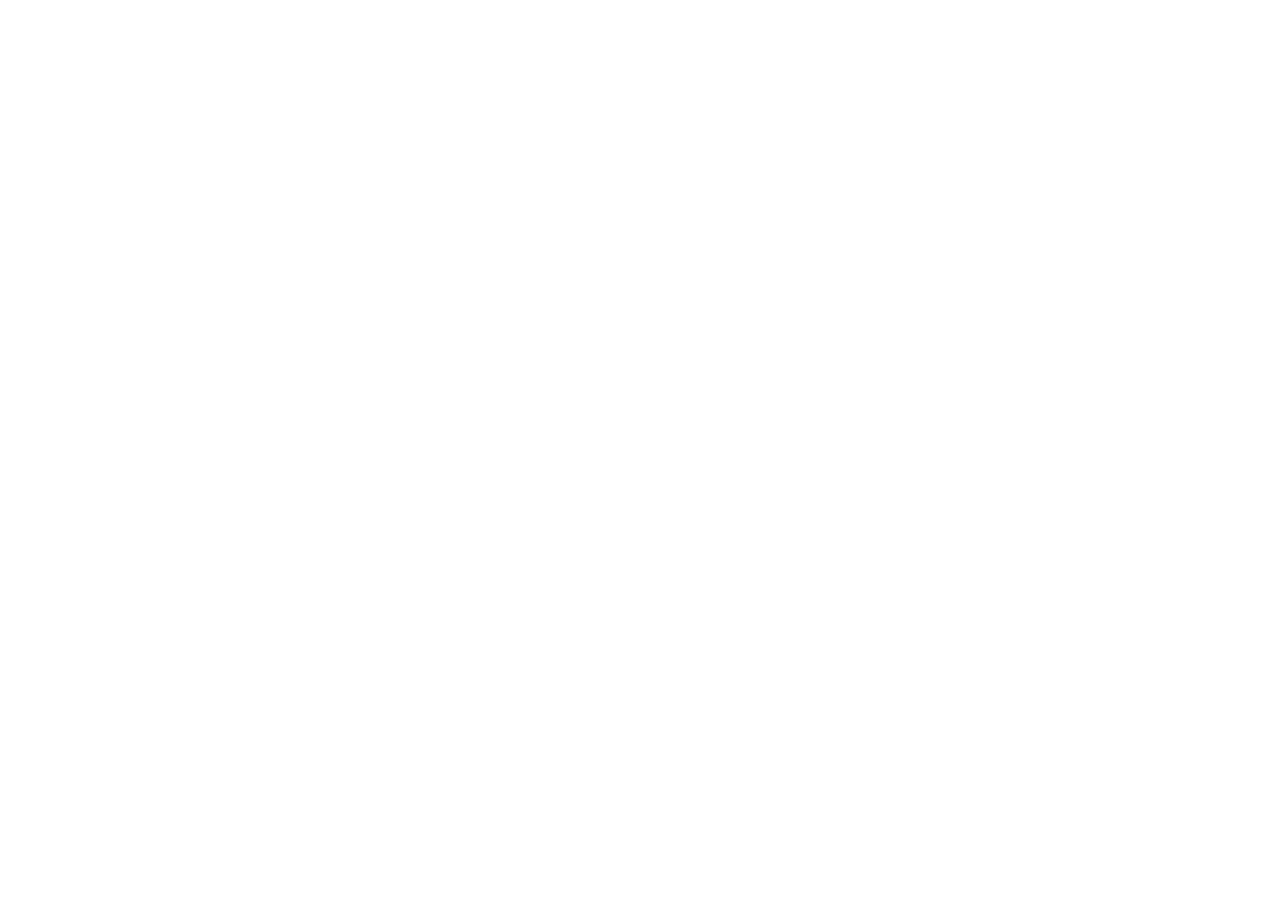
==== paginas/index.html @ bc09aba6 "proyectnw" ====
<!DOCTYPE html>
<html lang="en">
<head>
    <meta charset="UTF-8">
    <meta name="viewport" content="width=device-width, initial-scale=1.0">
    <title>MusicPlayer</title>
    <link rel="stylesheet" href="../css/style.css">
</head>
<body>
    
</body>
</html>
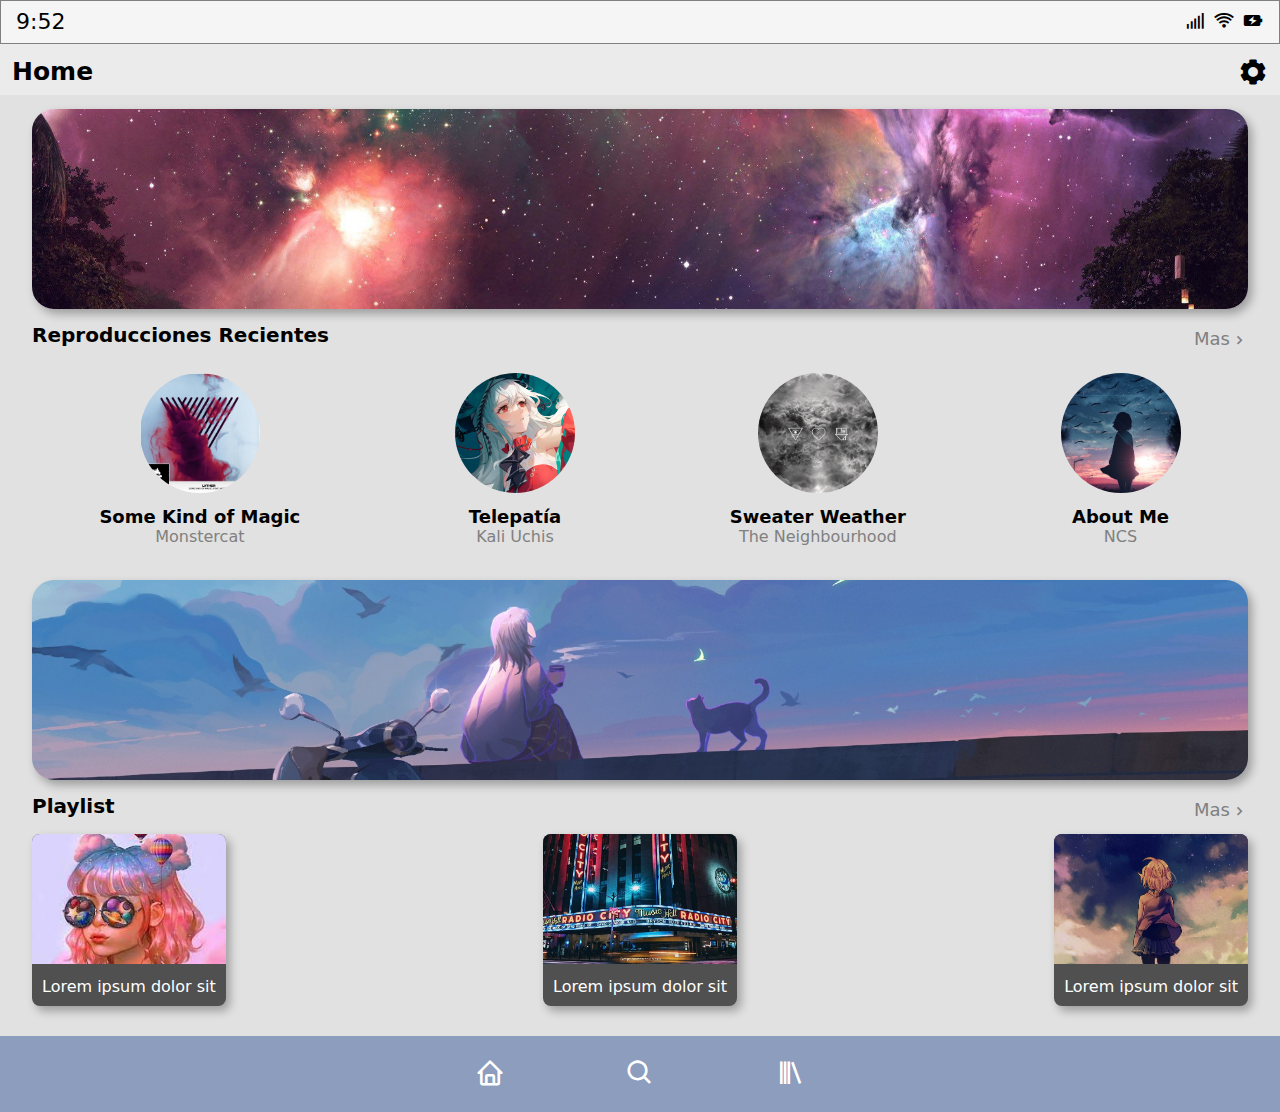
==== commit 9dbb1c2a: "Home Completado" ====
--- a/paginas/index.html
+++ b/paginas/index.html
@@ -1,12 +1,115 @@
 <!DOCTYPE html>
 <html lang="en">
+
 <head>
     <meta charset="UTF-8">
     <meta name="viewport" content="width=device-width, initial-scale=1.0">
     <title>MusicPlayer</title>
     <link rel="stylesheet" href="../css/style.css">
+    <link rel="stylesheet" href="../css/main.css">
+    <link href='https://unpkg.com/boxicons@2.1.4/css/boxicons.min.css' rel='stylesheet'>
+    <link rel="preconnect" href="https://fonts.googleapis.com">
+    <link rel="preconnect" href="https://fonts.gstatic.com" crossorigin>
+    <link href="https://fonts.googleapis.com/css2?family=Playwrite+DE+Grund:wght@100..400&display=swap"
+        rel="stylesheet">
 </head>
+
 <body>
-    
+    <div class="wrapper">
+        <header>
+            <div class="status" id="ic">
+                <p>9:52</p>
+                <div class="icons">
+                    <i class='bx bx-signal-5'></i>
+                    <i class='bx bx-wifi'></i>
+                    <i class='bx bxs-battery-charging'></i>
+                </div>
+            </div>
+            <div id="home">
+                <h2>Home</h2>
+                <i class='bx bxs-cog'></i>
+            </div>
+        </header>
+        <div class="banner">
+
+        </div>
+        <section id="reciente">
+            <div class="text">
+                <h3>Reproducciones Recientes</h3>
+                <div class="ver-mas">
+                    <a href="#">Mas<i class='bx bx-chevron-right'></i></a>
+                </div>
+            </div>
+            <div class="cards-cl">
+                <div class="songs">
+                    <img src="../imagenes/monstercat.jpg" alt="">
+                    <p><span class="ns">Some Kind of Magic</span> <br>
+                        Monstercat
+                    </p>
+                </div>
+                <div class="songs">
+                    <img src="../imagenes/telepatia-sg.png" alt="">
+                    <p><span class="ns">Telepatía</span><br>
+                        Kali Uchis
+                    </p>
+                </div>
+                <div class="songs">
+                    <img src="../imagenes/sw-song.jpg" alt="">
+                    <p><span class="ns">Sweater Weather</span><br>
+                        The Neighbourhood
+                    </p>
+                </div>
+                <div class="songs">
+                    <img src="../imagenes/FP.jpg" alt="">
+                    <p><span class="ns">About Me</span><br>
+                        NCS
+                    </p>
+                </div>
+            </div>
+        </section>
+        <div class="card-bg">
+            <div class="text">
+
+            </div>
+        </div>
+        <section id="second-sec">
+            <div class="text">
+                <h3>Playlist</h3>
+                <div class="ver-mas">
+                    <a href="#">Mas<i class='bx bx-chevron-right'></i></a>
+                </div>
+            </div>
+            <div class="cards">
+                <div class="albm">
+                    <img src="../imagenes/girl.jpg" alt="">
+                    <div class="info">
+                        Lorem ipsum dolor sit 
+                    </div>
+                </div>
+                <div class="albm">
+                    <img src="../imagenes/city.png" alt="">
+                    <div class="info">
+                        Lorem ipsum dolor sit 
+                    </div>
+                </div>
+                <div class="albm">
+                    <img src="../imagenes/sky.png" alt="">
+                    <div class="info">
+                        Lorem ipsum dolor sit 
+                    </div>
+                </div>
+            </div>
+        </section>
+        <footer>
+            <div class="nav-p">
+                <nav>
+                    <a href="index.html"><i class='bx bx-home' style='color:#ffffff'></i></a>
+                    <a href="searh.html"><i class='bx bx-search' style='color:#ffffff' ></i></a>
+                    <a href="#"><i class='bx bx-library' style='color:#ffffff' ></i></a>
+                </nav>
+            </div>
+        </footer>
+    </div>
 </body>
+
 </html>--- a/css/style.css
+++ b/css/style.css
@@ -0,0 +1,160 @@
+html{
+    scroll-behavior: smooth;
+}
+
+header #home{
+    display: flex;
+    width: 100%;
+    justify-content: space-between;
+    margin-top: 5px;
+    padding: 8px 12px;
+}
+
+header #home h2{
+    font-size: 25px;
+}
+
+header #home i{
+    font-size: 30px;
+    cursor: pointer;
+}
+
+.banner{
+    width: 95%;
+    height: 200px;
+    background-image: url("/imagenes/fondo.jpg");
+    background-repeat: no-repeat;
+    background-size: cover;
+    background-position: center;
+    margin: 14px auto;
+    border-radius: 22px;
+    box-shadow: 4px 5px 10px rgba(0,0,0,.3);
+}
+
+#reciente {
+    width: 95%;
+    margin: 0 auto;
+}
+
+.text{
+    display: flex;
+    justify-content: space-between;
+    width: 100%;
+    height: 30px;
+    
+}
+
+.ver-mas {
+    display: flex;
+    margin: auto 0;
+}
+
+.text h3{
+    font-size: 20px;
+}
+
+.text a{
+    text-decoration: none;
+    color: grey;
+    font-size: 18px;
+    vertical-align: middle;
+}
+
+.text i{
+    font-size: 18px;
+    vertical-align: middle;
+}
+
+#reciente .cards-cl{
+    width: 100%;
+    display: flex;
+    gap: 20px;
+    overflow-x: auto;
+    scroll-behavior: smooth;
+    margin: 10px 0;
+    padding: 10px 0;
+}
+
+.songs p{
+    text-align: center;
+    margin-top: 13px;
+    color: gray;
+}
+
+.songs{
+    margin: 0 auto;
+}
+
+.songs img{
+    width: 120px;
+    height: 120px;
+    border-radius: 50%;
+    object-fit: cover;
+    cursor: pointer;
+    margin: 0 auto;
+    display: block;
+}
+
+.songs .ns{
+    font-weight: bolder;
+    font-size: 18px;
+    color: black;
+} 
+
+
+.text-mv{
+    overflow: hidden;
+    font-size: 17px;
+}
+
+#second-sec{
+    width: 95%;
+    margin: 0 auto;
+}
+
+
+.card-bg{
+    width: 95%;
+    height: 200px;
+    background-image: url("/imagenes/bg.jpg");
+    background-repeat: no-repeat;
+    background-size: cover;
+    background-position: center;
+    margin: 14px auto;
+    border-radius: 22px;
+    cursor: pointer;
+    box-shadow: 4px 5px 10px rgba(0,0,0,.3);
+}
+
+
+.cards{
+    display: flex;
+    justify-content: space-between;
+    gap: 20px;
+}
+
+.cards .albm{
+    margin: 10px 0;
+    padding: 0px 0 10px 0;
+    background-color: rgb(80, 80, 80);
+    border-radius: 8px;
+    cursor: pointer;
+    box-shadow: 4px 5px 10px rgba(0,0,0,.3);
+}
+
+.albm img{
+    display: block;
+    width: 100%;
+    height: 130px;
+    object-fit: cover;
+    border-radius: 8px 8px 0 0;
+}
+
+
+.cards .info{
+    text-align: center;
+    margin-top: 13px;
+    color: white;
+    padding: 0 10px;
+}
+
--- a/css/main.css
+++ b/css/main.css
@@ -0,0 +1,59 @@
+*{
+    margin: 0;
+    padding: 0;
+    box-sizing: border-box;
+}
+
+body{
+    display: flex;
+    justify-content: center;
+    background-color: rgb(225,225,225);
+    min-height: 100vh;
+    font-family: system-ui, -apple-system, BlinkMacSystemFont, 'Segoe UI', Roboto, Oxygen, Ubuntu, Cantarell, 'Open Sans', 'Helvetica Neue', sans-serif;
+    
+}
+
+.wrapper{
+    display: flex;
+    flex-direction: column;
+    width: 100vw;
+}
+
+.wrapper header{
+    display: flex;
+    flex-direction: column;
+    background-color: rgb(235,235,235);
+    width: 100%;
+
+}
+
+header .status{
+    display: flex;
+    justify-content: space-between;
+    font-size: 22px;
+    padding: 8px 15px;
+    background-color: whitesmoke;
+    border: 1px solid gray;
+}
+
+footer .nav-p{
+    width: 100%;
+    display: flex;
+    margin-top: 20px;
+    background-color: rgb(140, 157, 189);
+    padding: 22px 0;
+    justify-content: center;
+}
+
+.nav-p nav{
+    display: flex;
+    gap: 120px;
+}
+
+.nav-p a{
+    text-decoration: none;
+}
+
+.nav-p i{
+    font-size: 30px;
+}
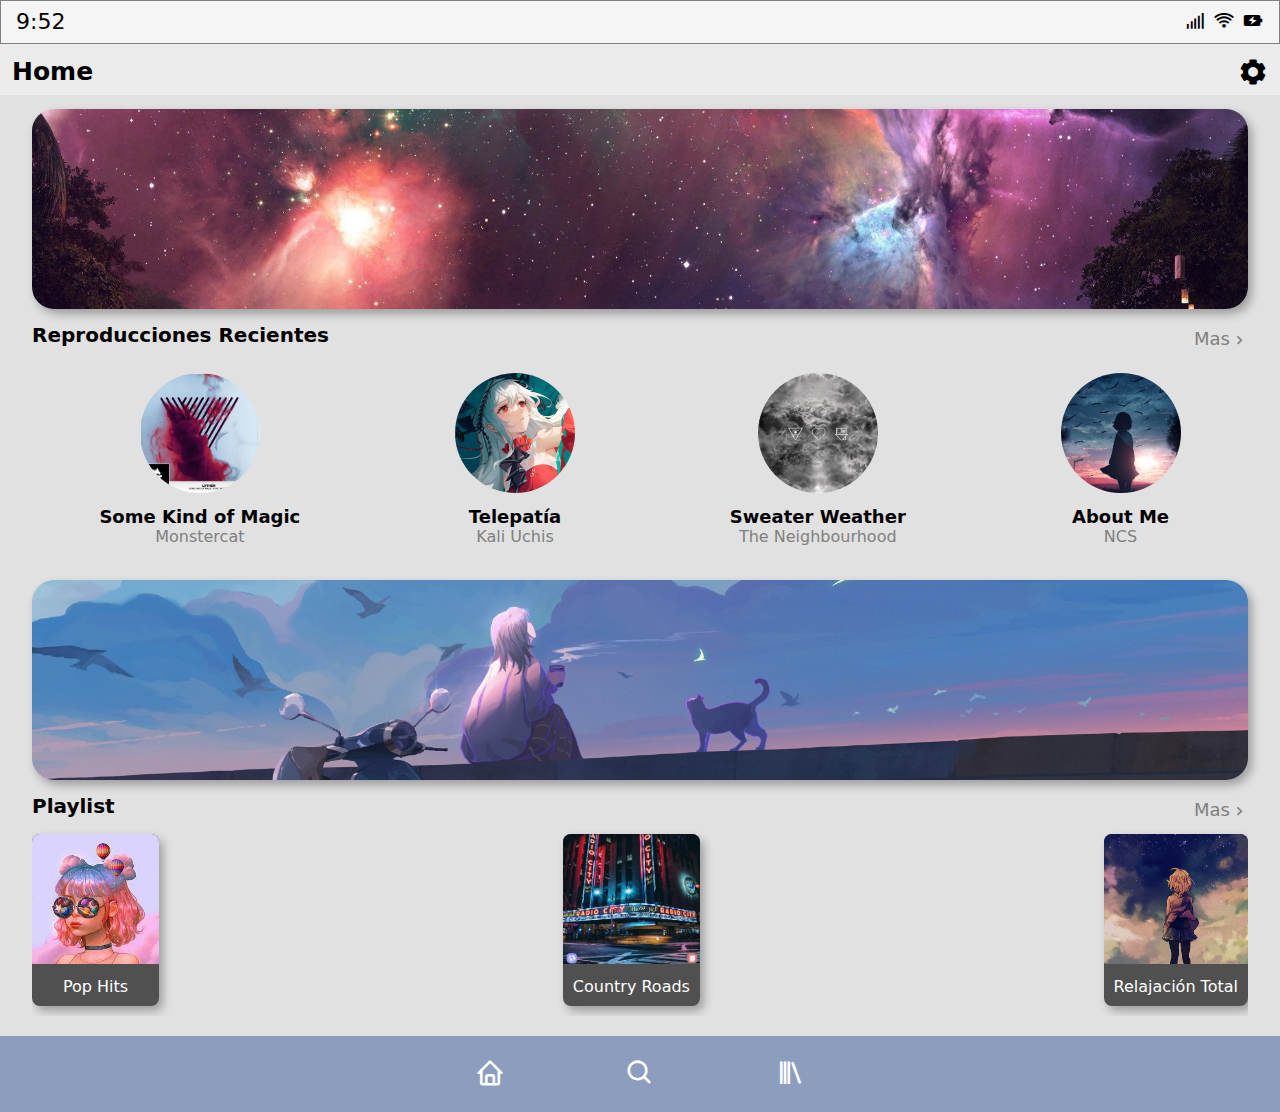
==== commit 6f3c0114: "Página Buscar" ====
--- a/paginas/index.html
+++ b/paginas/index.html
@@ -83,19 +83,19 @@
                 <div class="albm">
                     <img src="../imagenes/girl.jpg" alt="">
                     <div class="info">
-                        Lorem ipsum dolor sit 
+                        Pop Hits 
                     </div>
                 </div>
                 <div class="albm">
                     <img src="../imagenes/city.png" alt="">
                     <div class="info">
-                        Lorem ipsum dolor sit 
+                        Country Roads
                     </div>
                 </div>
                 <div class="albm">
                     <img src="../imagenes/sky.png" alt="">
                     <div class="info">
-                        Lorem ipsum dolor sit 
+                        Relajación Total 
                     </div>
                 </div>
             </div>
@@ -103,7 +103,7 @@
         <footer>
             <div class="nav-p">
                 <nav>
-                    <a href="index.html"><i class='bx bx-home' style='color:#ffffff'></i></a>
+                    <a href="#"><i class='bx bx-home' style='color:#ffffff'></i></a>
                     <a href="searh.html"><i class='bx bx-search' style='color:#ffffff' ></i></a>
                     <a href="#"><i class='bx bx-library' style='color:#ffffff' ></i></a>
                 </nav>
--- a/css/style.css
+++ b/css/style.css
@@ -131,6 +131,7 @@
     display: flex;
     justify-content: space-between;
     gap: 20px;
+    overflow: hidden;
 }
 
 .cards .albm{
@@ -140,6 +141,7 @@
     border-radius: 8px;
     cursor: pointer;
     box-shadow: 4px 5px 10px rgba(0,0,0,.3);
+    transition: transform 0.5s ease;
 }
 
 .albm img{
@@ -150,6 +152,9 @@
     border-radius: 8px 8px 0 0;
 }
 
+.albm:hover{
+    transform: scale(0.95);
+}
 
 .cards .info{
     text-align: center;
--- a/css/main.css
+++ b/css/main.css
@@ -9,14 +9,13 @@
     justify-content: center;
     background-color: rgb(225,225,225);
     min-height: 100vh;
-    font-family: system-ui, -apple-system, BlinkMacSystemFont, 'Segoe UI', Roboto, Oxygen, Ubuntu, Cantarell, 'Open Sans', 'Helvetica Neue', sans-serif;
-    
+    font-family: system-ui, 'Segoe UI', 'Open Sans', 'Helvetica Neue', sans-serif; 
 }
 
 .wrapper{
     display: flex;
     flex-direction: column;
-    width: 100vw;
+    width: 100%;
 }
 
 .wrapper header{
@@ -24,7 +23,7 @@
     flex-direction: column;
     background-color: rgb(235,235,235);
     width: 100%;
-
+    
 }
 
 header .status{
@@ -34,6 +33,7 @@
     padding: 8px 15px;
     background-color: whitesmoke;
     border: 1px solid gray;
+    width: 100%;
 }
 
 footer .nav-p{
@@ -57,3 +57,23 @@
 .nav-p i{
     font-size: 30px;
 }
+
+
+#reciente .cards-cl::-webkit-scrollbar{
+    width: 7px;
+}
+
+#reciente .cards-cl::-webkit-scrollbar-track {
+    background: #f1f1f1;
+    border-radius: 10px;
+  }
+  
+#reciente .cards-cl::-webkit-scrollbar-thumb {
+    background: #999;
+    border-radius: 10px;
+  }
+  
+#reciente .cards-cl::-webkit-scrollbar-thumb:hover {
+    background: #555;
+}
+
